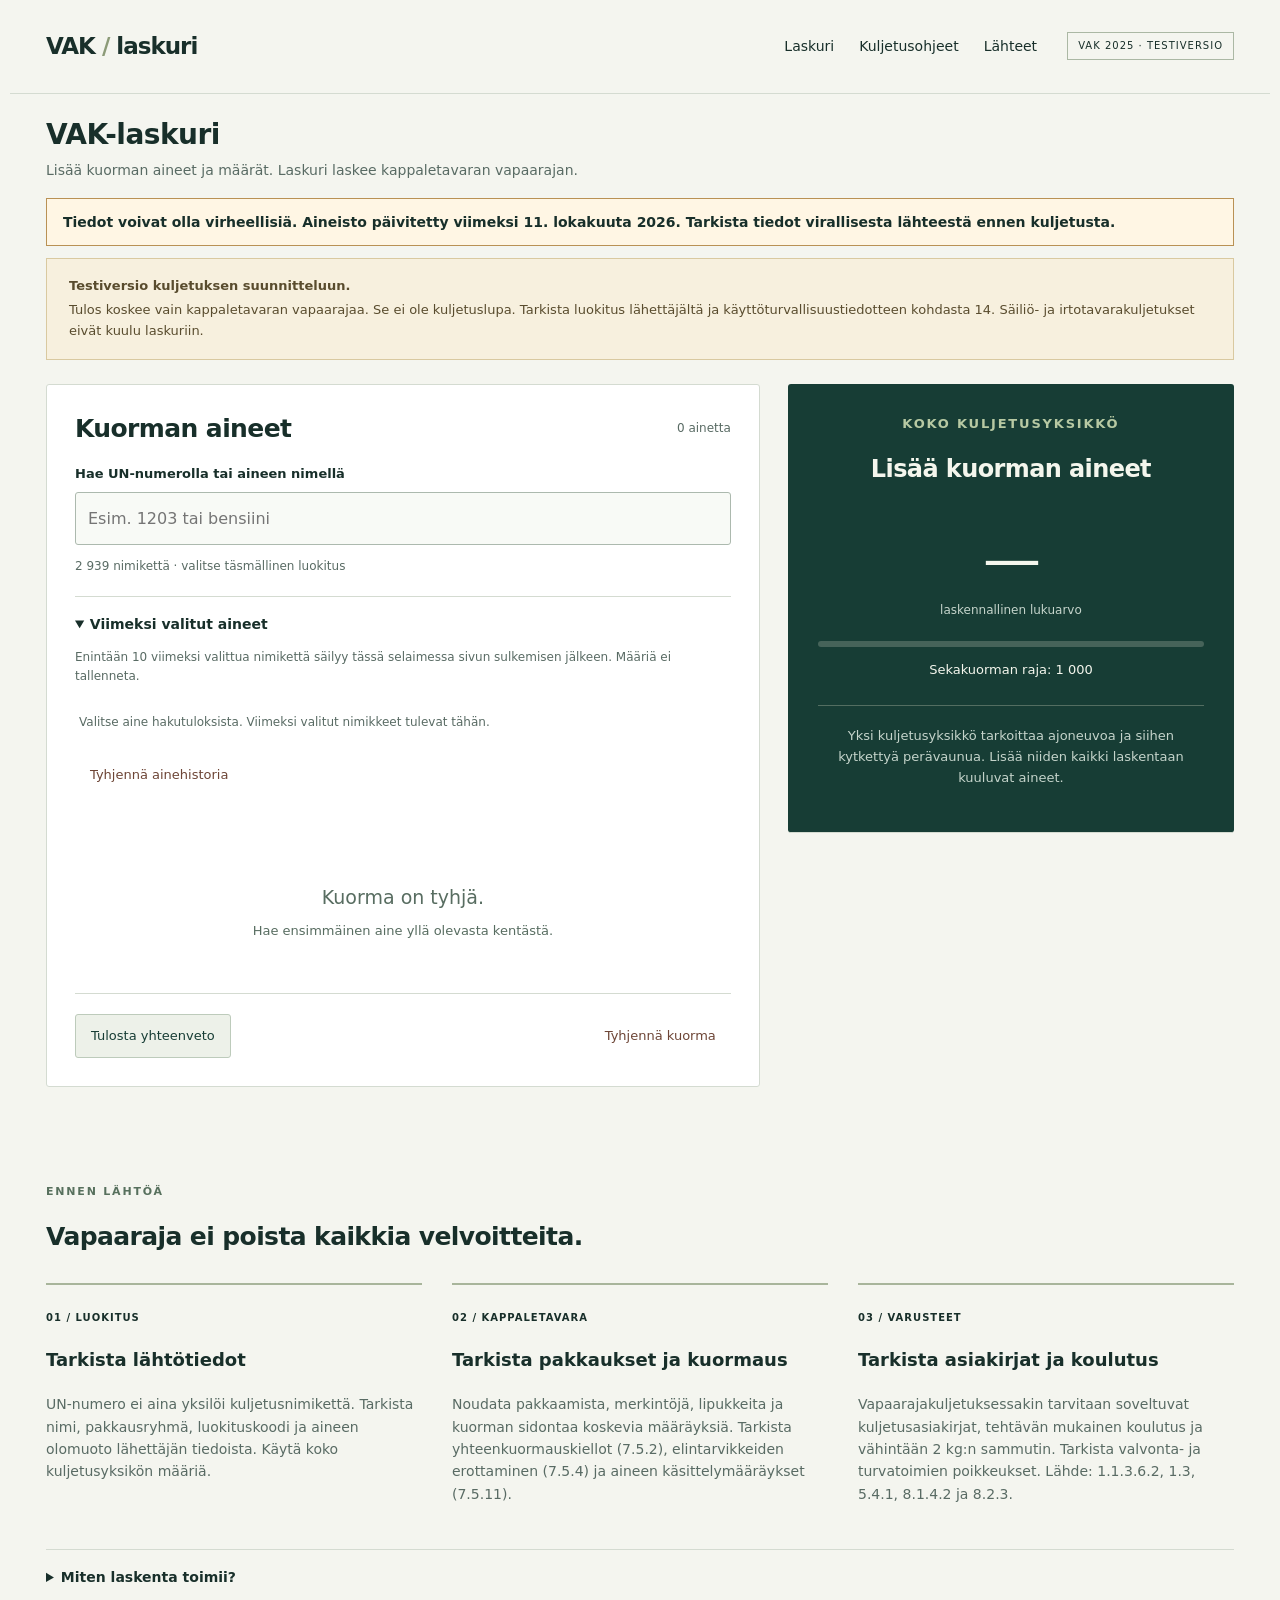
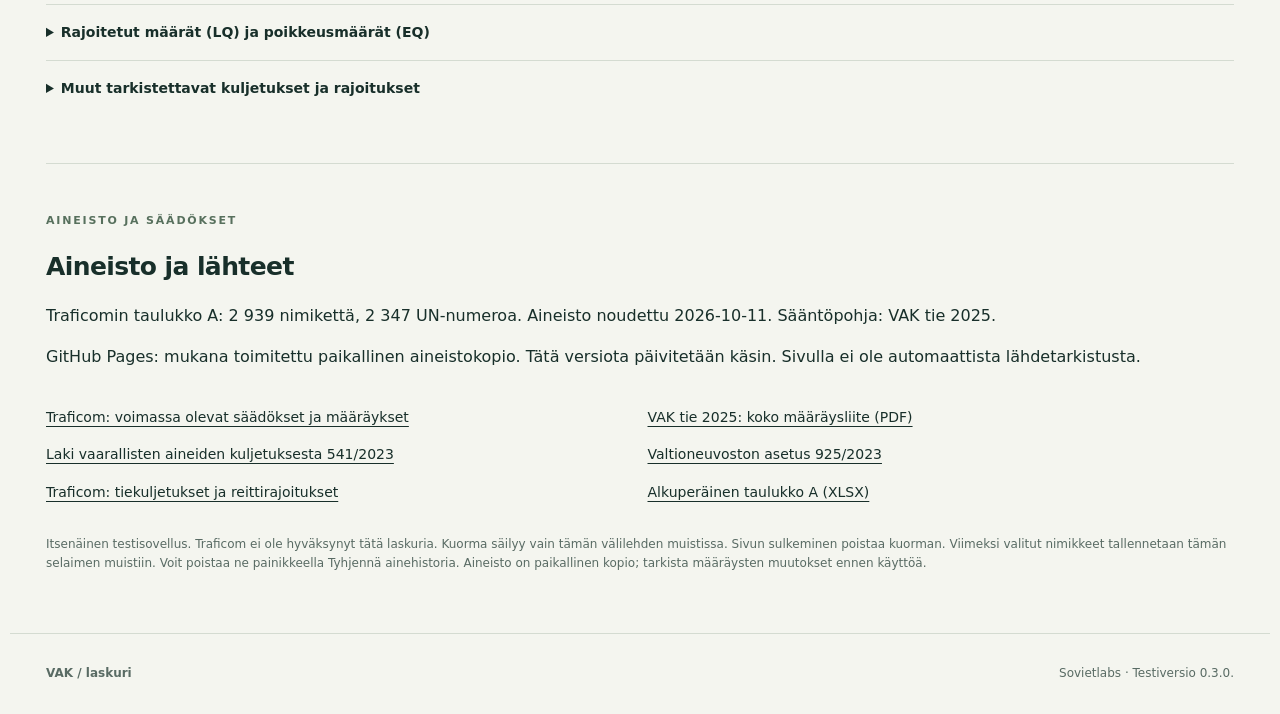
==== docs/index.html @ d7084a67 "Publish manual VAK calculator with local data and usage guides" ====
<!doctype html><html lang="fi"><head><meta charset="utf-8"><meta name="referrer" content="no-referrer"><meta http-equiv="Content-Security-Policy" content="default-src 'self'; script-src 'self'; style-src 'self'; connect-src 'self'; img-src 'self'; object-src 'none'; base-uri 'none'; form-action 'none'"><meta name="viewport" content="width=device-width,initial-scale=1"><meta name="theme-color" content="#173d35"><meta name="description" content="VAK-laskuri Suomen tiekuljetusten vapaarajan tarkistamiseen. Traficomin VAK 2025 -aineisto."><title>VAK-laskuri | Kuorman vapaaraja</title><link rel="stylesheet" href="style.css"><link rel="manifest" href="manifest.webmanifest"><link rel="icon" href="icon.svg" type="image/svg+xml"><script type="module" src="app.mjs"></script></head><body>
<header><a class="brand" href="./">VAK<span> / </span>laskuri</a><nav aria-label="Päävalikko"><a href="#calculator">Laskuri</a><a href="#guide">Kuljetusohjeet</a><a href="#sources">Lähteet</a></nav><span class="edition">VAK 2025 · TESTIVERSIO</span></header>
<main><noscript><p class="data-age">Laskuri tarvitsee JavaScriptin. Älä käytä puuttuvaa tulosta kuljetuspäätöksen perusteena.</p></noscript><section class="tool-intro"><h1>VAK-laskuri</h1><p>Lisää kuorman aineet ja määrät. Laskuri laskee kappaletavaran vapaarajan.</p></section>
<p id="data-age" class="data-age" role="status">Tiedot voivat olla virheellisiä. Aineisto päivitetty viimeksi 11.10.2026. Tätä versiota päivitetään käsin. Tarkista tiedot virallisesta lähteestä ennen kuljetusta.</p><div class="notice"><strong>Testiversio kuljetuksen suunnitteluun.</strong> Tulos koskee vain kappaletavaran vapaarajaa. Se ei ole kuljetuslupa. Tarkista luokitus lähettäjältä ja käyttöturvallisuustiedotteen kohdasta 14. Säiliö- ja irtotavarakuljetukset eivät kuulu laskuriin.</div>
<section id="calculator" class="workspace"><div class="load"><div class="section-title"><h2>Kuorman aineet</h2><span id="count">0 ainetta</span></div><label for="search">Hae UN-numerolla tai aineen nimellä</label><input id="search" type="search" placeholder="Esim. 1203 tai bensiini" autocomplete="off" aria-describedby="search-info"><p id="search-info" class="muted">Aineistoa ladataan…</p><div id="matches" aria-live="polite"></div><details class="recent" open><summary>Viimeksi valitut aineet</summary><p id="recent-note" class="muted"></p><div id="recent-list"></div><button id="recent-clear" class="text-button" disabled>Tyhjennä ainehistoria</button></details><div id="entries"></div><p id="empty" class="empty">Kuorma on tyhjä.<br><span>Hae ensimmäinen aine yllä olevasta kentästä.</span></p><div class="actions"><button id="print" class="secondary">Tulosta yhteenveto</button><button id="clear" class="text-button">Tyhjennä kuorma</button></div></div>
<aside class="summary" aria-live="polite"><p class="eyebrow">KOKO KULJETUSYKSIKKÖ</p><h2 id="status">Lisää kuorman aineet</h2><div class="score"><strong id="points">—</strong><span>laskennallinen lukuarvo</span></div><div class="meter"><div id="bar"></div></div><p id="remaining">Sekakuorman raja: 1 000</p><div id="reasons"></div><div id="groups"></div><p class="summary-note">Yksi kuljetusyksikkö tarkoittaa ajoneuvoa ja siihen kytkettyä perävaunua. Lisää niiden kaikki laskentaan kuuluvat aineet.</p></aside></section>
<section id="guide"><p class="eyebrow">ENNEN LÄHTÖÄ</p><h2>Vapaaraja ei poista kaikkia velvoitteita.</h2><div class="guide-grid"><article><span class="step">01 / LUOKITUS</span><h3>Tarkista lähtötiedot</h3><p>UN-numero ei aina yksilöi kuljetusnimikettä. Tarkista nimi, pakkausryhmä, luokituskoodi ja aineen olomuoto lähettäjän tiedoista. Käytä koko kuljetusyksikön määriä.</p></article><article><span class="step">02 / KAPPALETAVARA</span><h3>Tarkista pakkaukset ja kuormaus</h3><p>Noudata pakkaamista, merkintöjä, lipukkeita ja kuorman sidontaa koskevia määräyksiä. Tarkista yhteenkuormauskiellot (7.5.2), elintarvikkeiden erottaminen (7.5.4) ja aineen käsittelymääräykset (7.5.11).</p></article><article><span class="step">03 / VARUSTEET</span><h3>Tarkista asiakirjat ja koulutus</h3><p>Vapaarajakuljetuksessakin tarvitaan soveltuvat kuljetusasiakirjat, tehtävän mukainen koulutus ja vähintään 2 kg:n sammutin. Tarkista valvonta- ja turvatoimien poikkeukset. Lähde: 1.1.3.6.2, 1.3, 5.4.1, 8.1.4.2 ja 8.2.3.</p></article></div>
<details><summary>Miten laskenta toimii?</summary><p>Kategoria 1: määrä × 50. Alaviitteen a aineet: määrä × 20 (UN 0081, 0082, 0084, 0241, 0331, 0332, 0482, 1005, 1017). Kategoria 2: määrä × 3. Kategoria 3: määrä × 1. Kategoria 4 ei lisää lukuarvoa. Kategorian 0 aine estää vapaarajan soveltamisen.</p><p>Yhden kategorian enimmäismäärät ovat 20, 50 (alaviite a), 333 ja 1 000. Eri kategorioiden sekakuorman lukuarvo saa olla enintään 1 000. Lukuarvo ei ole kilogrammojen ja litrojen summa. Laskenta: 1.1.3.6.3–1.1.3.6.4.</p></details>
<details><summary>Rajoitetut määrät (LQ) ja poikkeusmäärät (EQ)</summary><p>LQ (3.4) ja EQ (3.5) ovat erillisiä järjestelmiä. Taulukon LQ-arvo koskee sisäpakkausta. Se ei ole kuorman vapaaraja. Tämä laskuri ei hyväksy LQ- tai EQ-vapautusta automaattisesti. Varmista pakkaus, merkinnät, kollin massa ja kuljetuksen muut ehdot erikseen. Älä jätä aineita pois laskennasta ilman varmistettua vapautusperustetta.</p></details>
<details><summary>Muut tarkistettavat kuljetukset ja rajoitukset</summary><p>Tarkista erikseen tyhjät puhdistamattomat pakkaukset, jätteet, vahingoittuneet akut, lämpötilavalvonta, radioaktiiviset aineet, räjähteiden turvatoimet, paikalliskuljetukset ja linja-autokuljetukset. Laskuri ei tarkista aineiden yhteensopivuutta, tunnelireittiä eikä kansallisia reittirajoituksia.</p><p>Säiliö- ja irtotavarakuljetuksiin ei sovelleta tämän laskurin kappaletavaravapautusta. Meri-, lautta-, rautatie- ja ilmakuljetukset on arvioitava erikseen. Tarkista myös VAK-määräyksen liite C.</p></details></section>
<section id="sources"><p class="eyebrow">AINEISTO JA SÄÄDÖKSET</p><h2>Aineisto ja lähteet</h2><p id="dataset"></p><p id="source-check" role="status">Lähdetarkistuksen tilaa ladataan…</p><div class="source-links"><a href="https://traficom.fi/fi/liikennejarjestelma/vaarallisten-aineiden-kuljetus/vaarallisten-aineiden-kuljetusta-koskevia-saadoksia-ja-maarayksia">Traficom: voimassa olevat säädökset ja määräykset</a><a href="https://www.finlex.fi/api/media/authority-regulation/670160/media/M%C3%A4%C3%A4r%C3%A4ys%202025%20VAKtie%20liitteet.pdf?typeDiscriminator=traficom-transport-road">VAK tie 2025: koko määräysliite (PDF)</a><a href="https://www.finlex.fi/fi/lainsaadanto/2023/541">Laki vaarallisten aineiden kuljetuksesta 541/2023</a><a href="https://www.finlex.fi/fi/lainsaadanto/2023/925">Valtioneuvoston asetus 925/2023</a><a href="https://traficom.fi/fi/liikennejarjestelma/vaarallisten-aineiden-kuljetus/vaarallisten-aineiden-kuljetus-tiella">Traficom: tiekuljetukset ja reittirajoitukset</a><a id="table-source" href="#sources">Alkuperäinen taulukko A (XLSX)</a></div><p class="muted">Itsenäinen testisovellus. Traficom ei ole hyväksynyt tätä laskuria. Kuorma säilyy vain tämän välilehden muistissa. Sivun sulkeminen poistaa kuorman. Viimeksi valitut nimikkeet tallennetaan tämän selaimen muistiin. Voit poistaa ne painikkeella Tyhjennä ainehistoria. Aineisto on paikallinen kopio; tarkista määräysten muutokset ennen käyttöä.</p></section></main><footer><strong>VAK / laskuri</strong><span>Sovietlabs · Testiversio 0.3.0.</span></footer></body></html>
---- docs/style.css ----
:root{font-family:system-ui,-apple-system,BlinkMacSystemFont,'Segoe UI',sans-serif;color:#182f2a;background:#f4f5ef;line-height:1.6;--green:#173d35;--muted:#596b64;--line:#d4dbd1}*{box-sizing:border-box}html{scroll-behavior:smooth;scroll-padding-top:25px}body{margin:0}header,main,footer{max-width:1260px;margin:auto}header{padding:28px 36px;display:flex;align-items:center;gap:30px;border-bottom:1px solid var(--line)}a{color:inherit;text-underline-offset:4px}.brand{text-decoration:none;font-size:23px;font-weight:750;letter-spacing:-1px}.brand span{color:#8c9b78}nav{display:flex;gap:25px;margin-left:auto;font-size:14px}nav a{text-decoration:none}.edition{font-size:10px;letter-spacing:1px;border:1px solid #abb8a4;padding:5px 10px}main{padding:0 36px}section{padding:48px 0}.intro{display:flex;justify-content:space-between;align-items:center;padding:62px 0 38px}.eyebrow{font-size:11px;letter-spacing:1.8px;font-weight:700;color:#57705d;margin:0 0 18px}h1{font-size:clamp(38px,5.5vw,67px);line-height:1.09;letter-spacing:-3px;margin:0 0 25px;font-weight:650}.lead{max-width:570px;color:var(--muted);font-size:18px}.intro-note{width:230px;border-left:1px solid #aebba7;padding-left:35px;color:#50664e}.number{font-size:60px;font-weight:250;line-height:1}.notice{border:1px solid #d9c9a0;background:#f7f0de;padding:17px 22px;font-size:13px;color:#594c2e}.notice strong{display:block;margin-bottom:3px}.workspace{display:grid;grid-template-columns:minmax(0,1.6fr) minmax(300px,1fr);gap:28px;align-items:start}.load{background:white;border:1px solid var(--line);padding:28px;border-radius:3px}.section-title{display:flex;justify-content:space-between;align-items:center;margin-bottom:20px}.section-title h2{margin:0}.section-title span{font-size:12px;color:var(--muted)}h2{font-size:25px;line-height:1.25;letter-spacing:-.6px}label{display:block;font-size:13px;font-weight:650;margin-bottom:7px}input,select{width:100%;padding:13px 12px;border:1px solid #acb9ae;border-radius:3px;font:inherit;background:#fff;color:#182f2a}input:focus,select:focus,button:focus-visible,a:focus-visible,summary:focus-visible{outline:3px solid #e2b84d;outline-offset:3px}input[type=search]{background:#f8faf6}.muted{color:var(--muted);font-size:12px}.empty{padding:50px 10px;text-align:center;color:#586d61;font-size:19px;border-bottom:1px solid var(--line)}.empty span{font-size:13px}button{cursor:pointer;font:inherit;border-radius:3px;border:0;background:var(--green);color:white;padding:10px 15px;font-size:13px;min-height:44px}button:hover{filter:brightness(1.1)}.secondary{background:#edf1e9;color:var(--green);border:1px solid #bdcbbb}.text-button{background:none;color:#6d4536}.actions{display:flex;justify-content:space-between;gap:10px;margin-top:20px}.summary{background:var(--green);color:#f4f6ed;padding:30px;border-radius:3px;position:sticky;top:24px}.summary .eyebrow{color:#b7c9a3}.summary h2{font-size:24px}.score{padding:24px 0 19px}.score strong{font-size:58px;letter-spacing:-2px;font-weight:500;display:block;line-height:1.1;overflow-wrap:anywhere}.score span{font-size:12px;color:#c5d4cb}.meter{height:6px;background:#466359;border-radius:5px;overflow:hidden}.meter div{height:100%;width:0;background:#c6db81}.summary p{font-size:13px}.summary-note{border-top:1px solid #536e61;padding-top:20px;color:#c5d4cb;margin-top:24px}.summary.exceeded{background:#6b3029}.summary.invalid{background:#594e30}.result{display:block;width:100%;text-align:left;background:#f3f6ef;color:#193b30;margin:7px 0;padding:12px 14px;border:1px solid var(--line)}.result small{display:block;color:var(--muted)}.entry{border-top:1px solid var(--line);padding:22px 0}.entry-head{display:flex;gap:12px;align-items:start}.entry-head h3{font-size:15px;margin:0;flex:1;line-height:1.5}.remove{background:none;color:#75493c;padding:0 8px;font-size:12px}.badge{display:inline-block;font-size:10px;letter-spacing:.6px;border:1px solid #b7c6b0;padding:3px 6px;margin:6px 5px 12px 0}.quantity{display:grid;grid-template-columns:1fr 1.5fr;gap:12px}.row-error{color:#a4291c;font-size:13px}.guide-grid{display:grid;grid-template-columns:repeat(3,1fr);gap:30px;margin:30px 0}.guide-grid article{border-top:2px solid #a8b59b;padding-top:18px}.guide-grid p{font-size:14px;color:var(--muted)}.step{font-size:10px;letter-spacing:1px;font-weight:700}h3{font-size:18px}details{border-top:1px solid var(--line);padding:16px 0;font-size:14px}summary{cursor:pointer;font-weight:600}dl{display:grid;grid-template-columns:1fr 1.3fr;font-size:12px;gap:9px;margin:15px 0}dt{color:var(--muted)}dd{margin:0;overflow-wrap:anywhere}.source-links{display:grid;grid-template-columns:1fr 1fr;gap:15px;padding:20px 0;font-size:14px}#sources{border-top:1px solid var(--line)}footer{padding:30px 36px;border-top:1px solid var(--line);display:flex;justify-content:space-between;font-size:12px;color:var(--muted)}.category-row{border-top:1px solid #587365;padding:10px 0;font-size:12px}.rule-links{display:flex;flex-wrap:wrap;gap:8px;font-size:12px}.timestamp{font-size:12px}@media(max-width:760px){header{padding:20px;flex-wrap:wrap;gap:15px}nav{gap:16px;font-size:12px}.edition{display:none}main{padding:0 20px}.intro{padding:38px 0 20px}.intro-note{display:none}h1{letter-spacing:-1.5px}.lead{font-size:16px}.workspace{grid-template-columns:1fr;gap:18px;padding:25px 0}.load,.summary{padding:20px}.summary{position:static}.guide-grid,.source-links{grid-template-columns:1fr}.guide-grid{gap:20px}section{padding:30px 0}.quantity{grid-template-columns:1fr}.score strong{font-size:46px}footer{padding:25px 20px;gap:20px}}@media print{header nav,.edition,#search,#search-info,#matches,.actions,.remove,.notice,.intro-note,#guide{display:none}body{background:white;color:black}main{padding:0}.intro{padding:15px 0}h1{font-size:30px}.workspace{display:block;padding:15px 0}.summary{position:static;color:black;background:white!important;border:1px solid #aaa;margin-top:20px}.summary *{color:black!important}.load{padding:10px;border:0}.entry{break-inside:avoid}input,select{border:0;padding:0;appearance:none}.meter{display:none}#sources{padding:10px 0}.source-links{font-size:10px}footer{padding:10px}section{padding:15px 0}}
.recent{margin:20px 0 4px}.recent .result{font-size:12px}.recent .result small{font-size:11px}.recent #recent-list{max-height:310px;overflow-y:auto;padding:3px 4px}.recent #recent-clear{margin-top:6px}@media print{.recent{display:none}}

.tool-intro{padding:24px 0 16px}.tool-intro h1{font-size:28px;line-height:1.2;letter-spacing:-.5px;margin:0 0 8px}.tool-intro p{font-size:14px;color:var(--muted);margin:0}.workspace{padding-top:24px}@media(max-width:900px){header{flex-wrap:wrap;gap:12px}header nav{flex-wrap:wrap;gap:12px;margin-left:0}.edition{display:none}}
.data-age{padding:12px 16px;margin:0 0 12px;border:1px solid #b99154;background:#fff6e4;font-size:14px;font-weight:600}.report-button{background:transparent;color:#65432f;text-decoration:underline;padding:7px 2px;font-size:12px}.search-result{border-bottom:1px solid var(--line);padding-bottom:6px}.search-result .result{margin-bottom:0}.report-dialog{width:min(560px,calc(100% - 32px));max-height:90vh;overflow:auto;border:1px solid var(--line);border-radius:5px;padding:24px;color:var(--green)}.report-dialog::backdrop{background:#14251f99}.report-dialog textarea{width:100%;padding:12px;font:inherit;resize:vertical;border:1px solid #acb9ae}.report-dialog label{margin-top:16px}.report-dialog button:disabled{opacity:.55;cursor:default}@media print{.report-button,.report-dialog{display:none}}
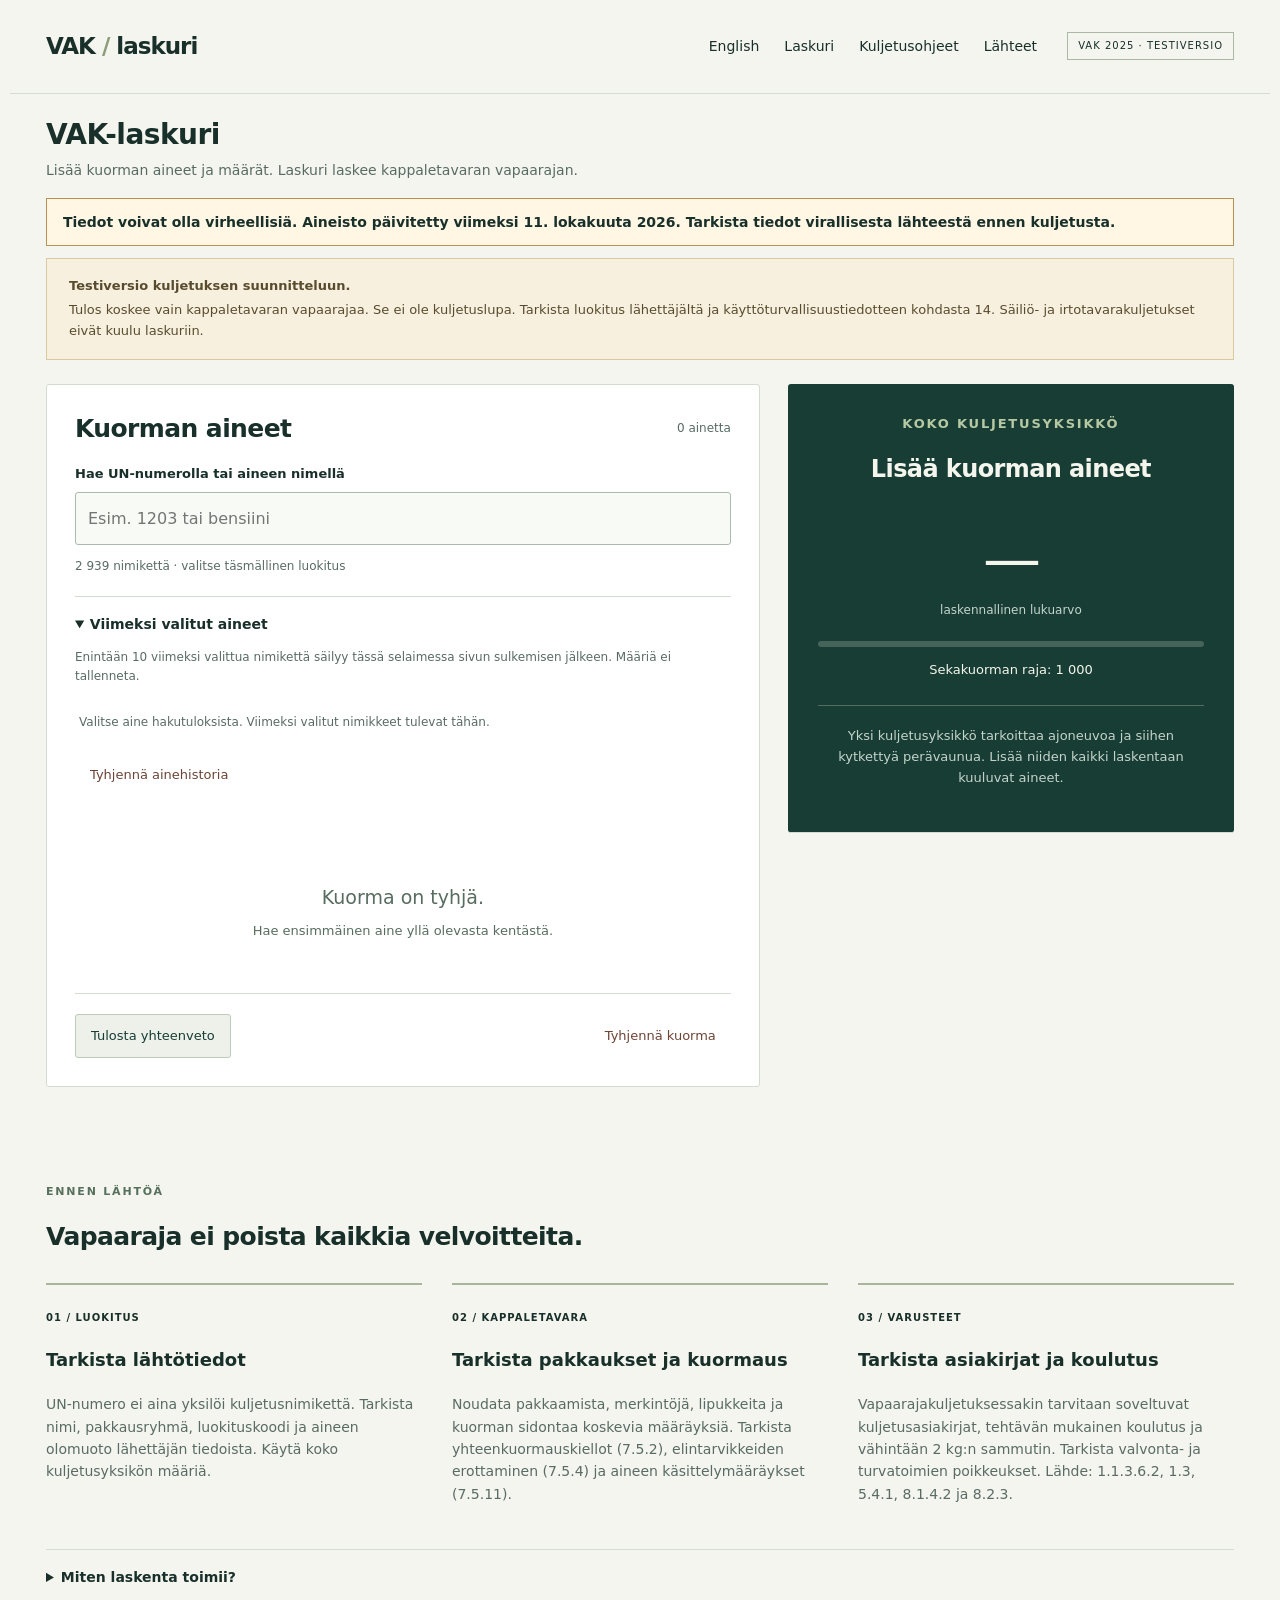
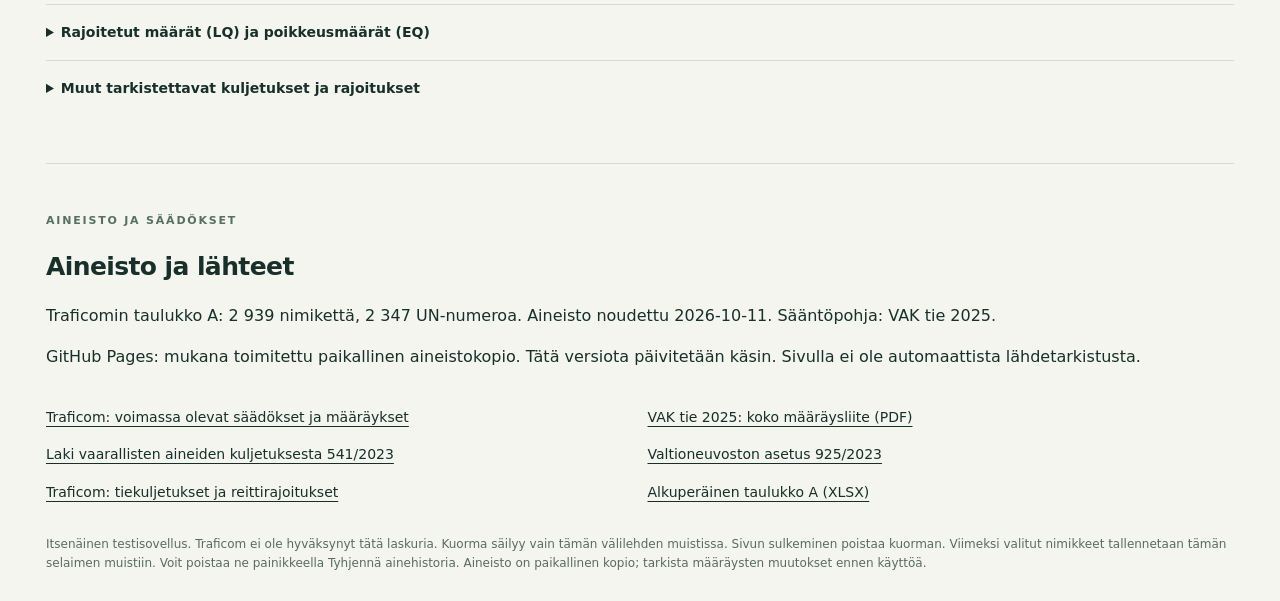
==== commit ee19a0e7: "Add English interface and Finnish repository guide" ====
--- a/docs/index.html
+++ b/docs/index.html
@@ -1,5 +1,5 @@
 <!doctype html><html lang="fi"><head><meta charset="utf-8"><meta name="referrer" content="no-referrer"><meta http-equiv="Content-Security-Policy" content="default-src 'self'; script-src 'self'; style-src 'self'; connect-src 'self'; img-src 'self'; object-src 'none'; base-uri 'none'; form-action 'none'"><meta name="viewport" content="width=device-width,initial-scale=1"><meta name="theme-color" content="#173d35"><meta name="description" content="VAK-laskuri Suomen tiekuljetusten vapaarajan tarkistamiseen. Traficomin VAK 2025 -aineisto."><title>VAK-laskuri | Kuorman vapaaraja</title><link rel="stylesheet" href="style.css"><link rel="manifest" href="manifest.webmanifest"><link rel="icon" href="icon.svg" type="image/svg+xml"><script type="module" src="app.mjs"></script></head><body>
-<header><a class="brand" href="./">VAK<span> / </span>laskuri</a><nav aria-label="Päävalikko"><a href="#calculator">Laskuri</a><a href="#guide">Kuljetusohjeet</a><a href="#sources">Lähteet</a></nav><span class="edition">VAK 2025 · TESTIVERSIO</span></header>
+<header><a class="brand" href="./">VAK<span> / </span>laskuri</a><nav aria-label="Päävalikko"><a href="en.html" lang="en" hreflang="en">English</a><a href="#calculator">Laskuri</a><a href="#guide">Kuljetusohjeet</a><a href="#sources">Lähteet</a></nav><span class="edition">VAK 2025 · TESTIVERSIO</span></header>
 <main><noscript><p class="data-age">Laskuri tarvitsee JavaScriptin. Älä käytä puuttuvaa tulosta kuljetuspäätöksen perusteena.</p></noscript><section class="tool-intro"><h1>VAK-laskuri</h1><p>Lisää kuorman aineet ja määrät. Laskuri laskee kappaletavaran vapaarajan.</p></section>
 <p id="data-age" class="data-age" role="status">Tiedot voivat olla virheellisiä. Aineisto päivitetty viimeksi 11.10.2026. Tätä versiota päivitetään käsin. Tarkista tiedot virallisesta lähteestä ennen kuljetusta.</p><div class="notice"><strong>Testiversio kuljetuksen suunnitteluun.</strong> Tulos koskee vain kappaletavaran vapaarajaa. Se ei ole kuljetuslupa. Tarkista luokitus lähettäjältä ja käyttöturvallisuustiedotteen kohdasta 14. Säiliö- ja irtotavarakuljetukset eivät kuulu laskuriin.</div>
 <section id="calculator" class="workspace"><div class="load"><div class="section-title"><h2>Kuorman aineet</h2><span id="count">0 ainetta</span></div><label for="search">Hae UN-numerolla tai aineen nimellä</label><input id="search" type="search" placeholder="Esim. 1203 tai bensiini" autocomplete="off" aria-describedby="search-info"><p id="search-info" class="muted">Aineistoa ladataan…</p><div id="matches" aria-live="polite"></div><details class="recent" open><summary>Viimeksi valitut aineet</summary><p id="recent-note" class="muted"></p><div id="recent-list"></div><button id="recent-clear" class="text-button" disabled>Tyhjennä ainehistoria</button></details><div id="entries"></div><p id="empty" class="empty">Kuorma on tyhjä.<br><span>Hae ensimmäinen aine yllä olevasta kentästä.</span></p><div class="actions"><button id="print" class="secondary">Tulosta yhteenveto</button><button id="clear" class="text-button">Tyhjennä kuorma</button></div></div>
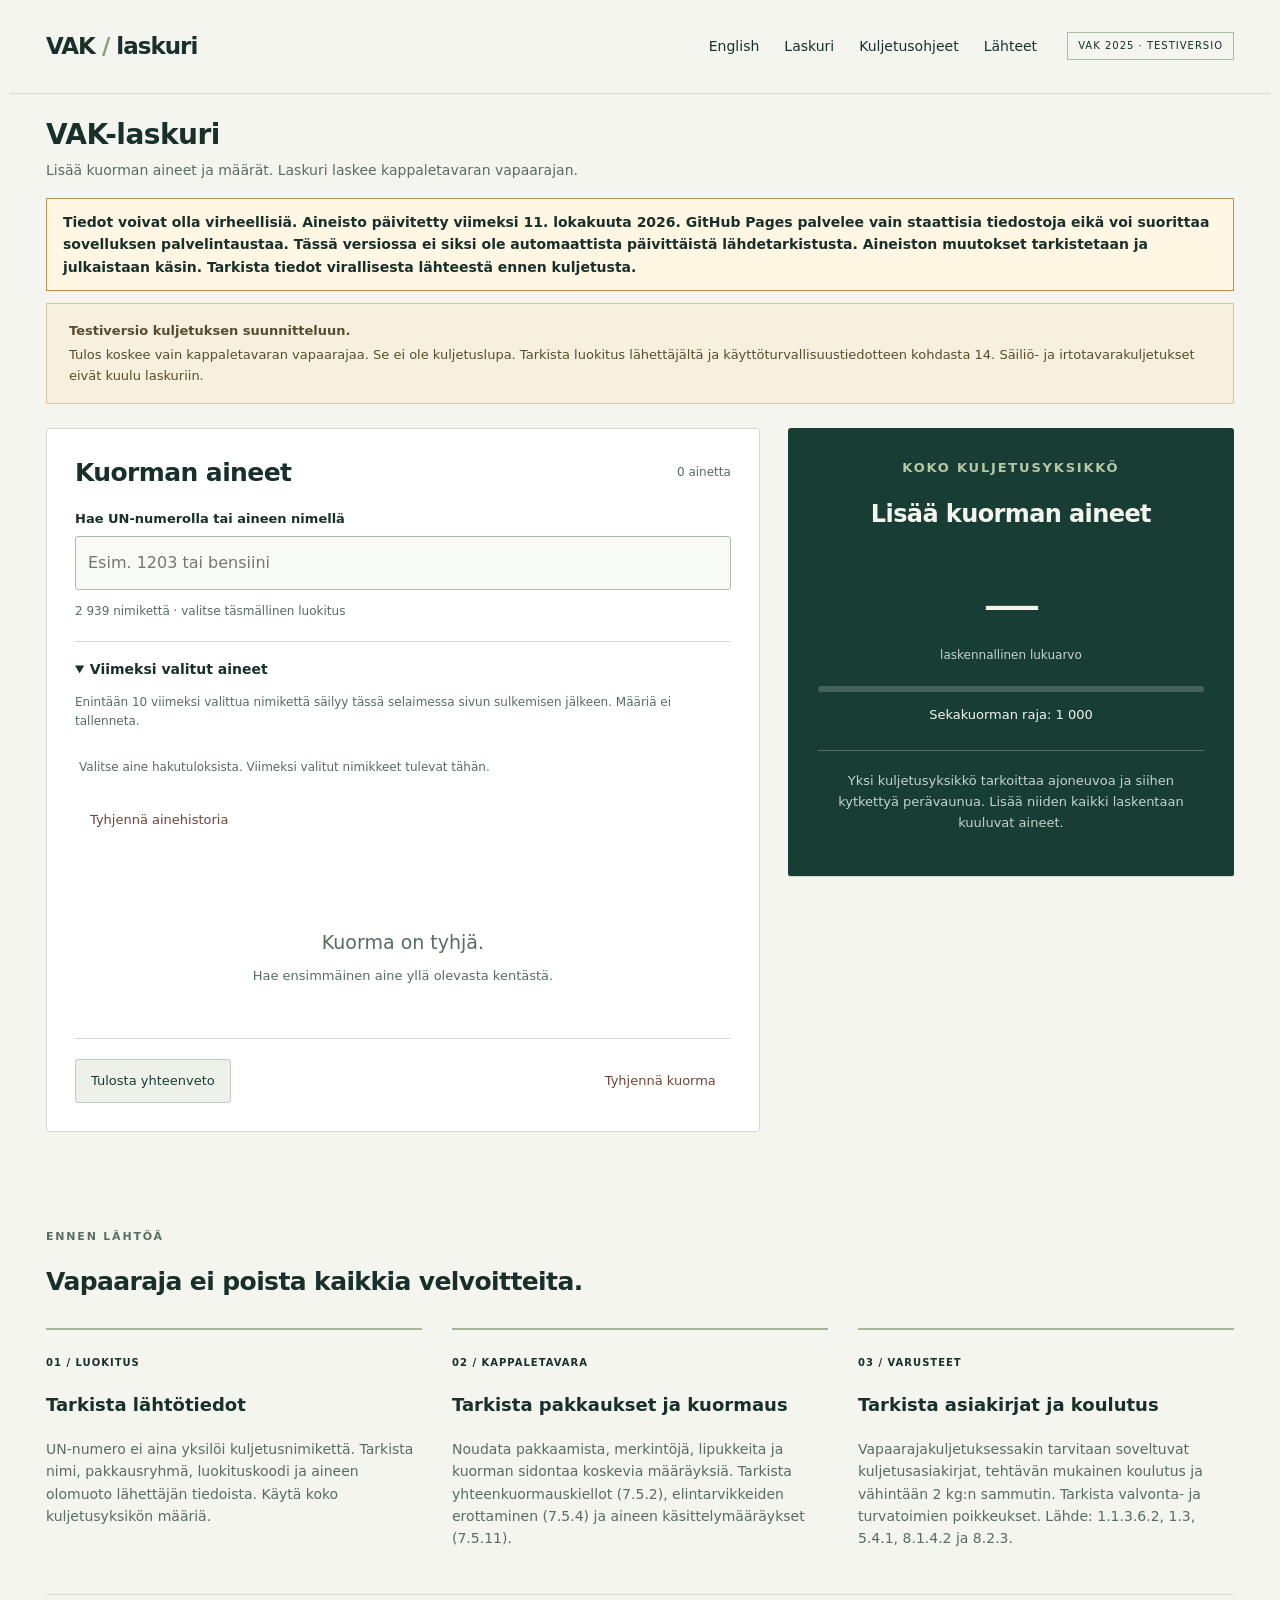
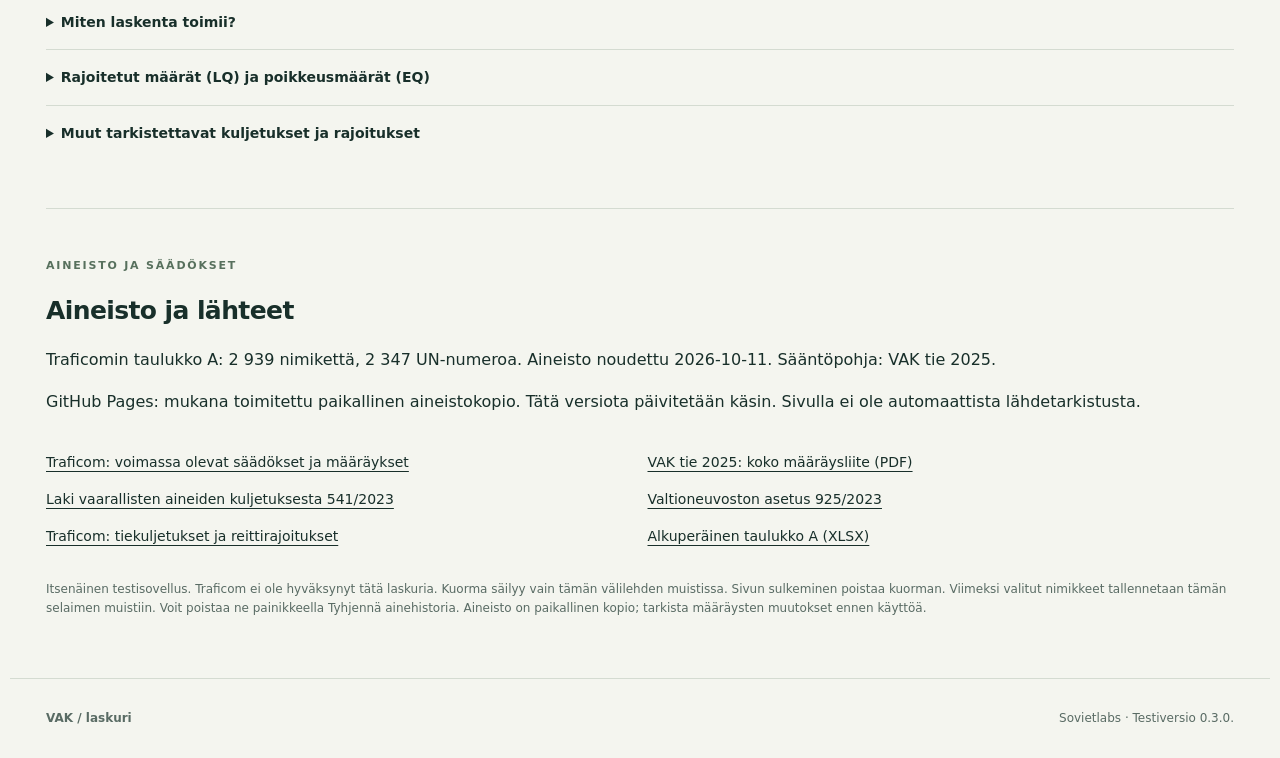
==== commit ec0b1a5c: "Explain manual data updates in both language warnings" ====
--- a/docs/index.html
+++ b/docs/index.html
@@ -1,7 +1,7 @@
 <!doctype html><html lang="fi"><head><meta charset="utf-8"><meta name="referrer" content="no-referrer"><meta http-equiv="Content-Security-Policy" content="default-src 'self'; script-src 'self'; style-src 'self'; connect-src 'self'; img-src 'self'; object-src 'none'; base-uri 'none'; form-action 'none'"><meta name="viewport" content="width=device-width,initial-scale=1"><meta name="theme-color" content="#173d35"><meta name="description" content="VAK-laskuri Suomen tiekuljetusten vapaarajan tarkistamiseen. Traficomin VAK 2025 -aineisto."><title>VAK-laskuri | Kuorman vapaaraja</title><link rel="stylesheet" href="style.css"><link rel="manifest" href="manifest.webmanifest"><link rel="icon" href="icon.svg" type="image/svg+xml"><script type="module" src="app.mjs"></script></head><body>
 <header><a class="brand" href="./">VAK<span> / </span>laskuri</a><nav aria-label="Päävalikko"><a href="en.html" lang="en" hreflang="en">English</a><a href="#calculator">Laskuri</a><a href="#guide">Kuljetusohjeet</a><a href="#sources">Lähteet</a></nav><span class="edition">VAK 2025 · TESTIVERSIO</span></header>
 <main><noscript><p class="data-age">Laskuri tarvitsee JavaScriptin. Älä käytä puuttuvaa tulosta kuljetuspäätöksen perusteena.</p></noscript><section class="tool-intro"><h1>VAK-laskuri</h1><p>Lisää kuorman aineet ja määrät. Laskuri laskee kappaletavaran vapaarajan.</p></section>
-<p id="data-age" class="data-age" role="status">Tiedot voivat olla virheellisiä. Aineisto päivitetty viimeksi 11.10.2026. Tätä versiota päivitetään käsin. Tarkista tiedot virallisesta lähteestä ennen kuljetusta.</p><div class="notice"><strong>Testiversio kuljetuksen suunnitteluun.</strong> Tulos koskee vain kappaletavaran vapaarajaa. Se ei ole kuljetuslupa. Tarkista luokitus lähettäjältä ja käyttöturvallisuustiedotteen kohdasta 14. Säiliö- ja irtotavarakuljetukset eivät kuulu laskuriin.</div>
+<p id="data-age" class="data-age" role="status">Tiedot voivat olla virheellisiä. Aineisto päivitetty viimeksi 11.10.2026. GitHub Pages palvelee vain staattisia tiedostoja eikä voi suorittaa sovelluksen palvelintaustaa. Tässä versiossa ei siksi ole automaattista päivittäistä lähdetarkistusta. Aineiston muutokset tarkistetaan ja julkaistaan käsin. Tarkista tiedot virallisesta lähteestä ennen kuljetusta.</p><div class="notice"><strong>Testiversio kuljetuksen suunnitteluun.</strong> Tulos koskee vain kappaletavaran vapaarajaa. Se ei ole kuljetuslupa. Tarkista luokitus lähettäjältä ja käyttöturvallisuustiedotteen kohdasta 14. Säiliö- ja irtotavarakuljetukset eivät kuulu laskuriin.</div>
 <section id="calculator" class="workspace"><div class="load"><div class="section-title"><h2>Kuorman aineet</h2><span id="count">0 ainetta</span></div><label for="search">Hae UN-numerolla tai aineen nimellä</label><input id="search" type="search" placeholder="Esim. 1203 tai bensiini" autocomplete="off" aria-describedby="search-info"><p id="search-info" class="muted">Aineistoa ladataan…</p><div id="matches" aria-live="polite"></div><details class="recent" open><summary>Viimeksi valitut aineet</summary><p id="recent-note" class="muted"></p><div id="recent-list"></div><button id="recent-clear" class="text-button" disabled>Tyhjennä ainehistoria</button></details><div id="entries"></div><p id="empty" class="empty">Kuorma on tyhjä.<br><span>Hae ensimmäinen aine yllä olevasta kentästä.</span></p><div class="actions"><button id="print" class="secondary">Tulosta yhteenveto</button><button id="clear" class="text-button">Tyhjennä kuorma</button></div></div>
 <aside class="summary" aria-live="polite"><p class="eyebrow">KOKO KULJETUSYKSIKKÖ</p><h2 id="status">Lisää kuorman aineet</h2><div class="score"><strong id="points">—</strong><span>laskennallinen lukuarvo</span></div><div class="meter"><div id="bar"></div></div><p id="remaining">Sekakuorman raja: 1 000</p><div id="reasons"></div><div id="groups"></div><p class="summary-note">Yksi kuljetusyksikkö tarkoittaa ajoneuvoa ja siihen kytkettyä perävaunua. Lisää niiden kaikki laskentaan kuuluvat aineet.</p></aside></section>
 <section id="guide"><p class="eyebrow">ENNEN LÄHTÖÄ</p><h2>Vapaaraja ei poista kaikkia velvoitteita.</h2><div class="guide-grid"><article><span class="step">01 / LUOKITUS</span><h3>Tarkista lähtötiedot</h3><p>UN-numero ei aina yksilöi kuljetusnimikettä. Tarkista nimi, pakkausryhmä, luokituskoodi ja aineen olomuoto lähettäjän tiedoista. Käytä koko kuljetusyksikön määriä.</p></article><article><span class="step">02 / KAPPALETAVARA</span><h3>Tarkista pakkaukset ja kuormaus</h3><p>Noudata pakkaamista, merkintöjä, lipukkeita ja kuorman sidontaa koskevia määräyksiä. Tarkista yhteenkuormauskiellot (7.5.2), elintarvikkeiden erottaminen (7.5.4) ja aineen käsittelymääräykset (7.5.11).</p></article><article><span class="step">03 / VARUSTEET</span><h3>Tarkista asiakirjat ja koulutus</h3><p>Vapaarajakuljetuksessakin tarvitaan soveltuvat kuljetusasiakirjat, tehtävän mukainen koulutus ja vähintään 2 kg:n sammutin. Tarkista valvonta- ja turvatoimien poikkeukset. Lähde: 1.1.3.6.2, 1.3, 5.4.1, 8.1.4.2 ja 8.2.3.</p></article></div>
